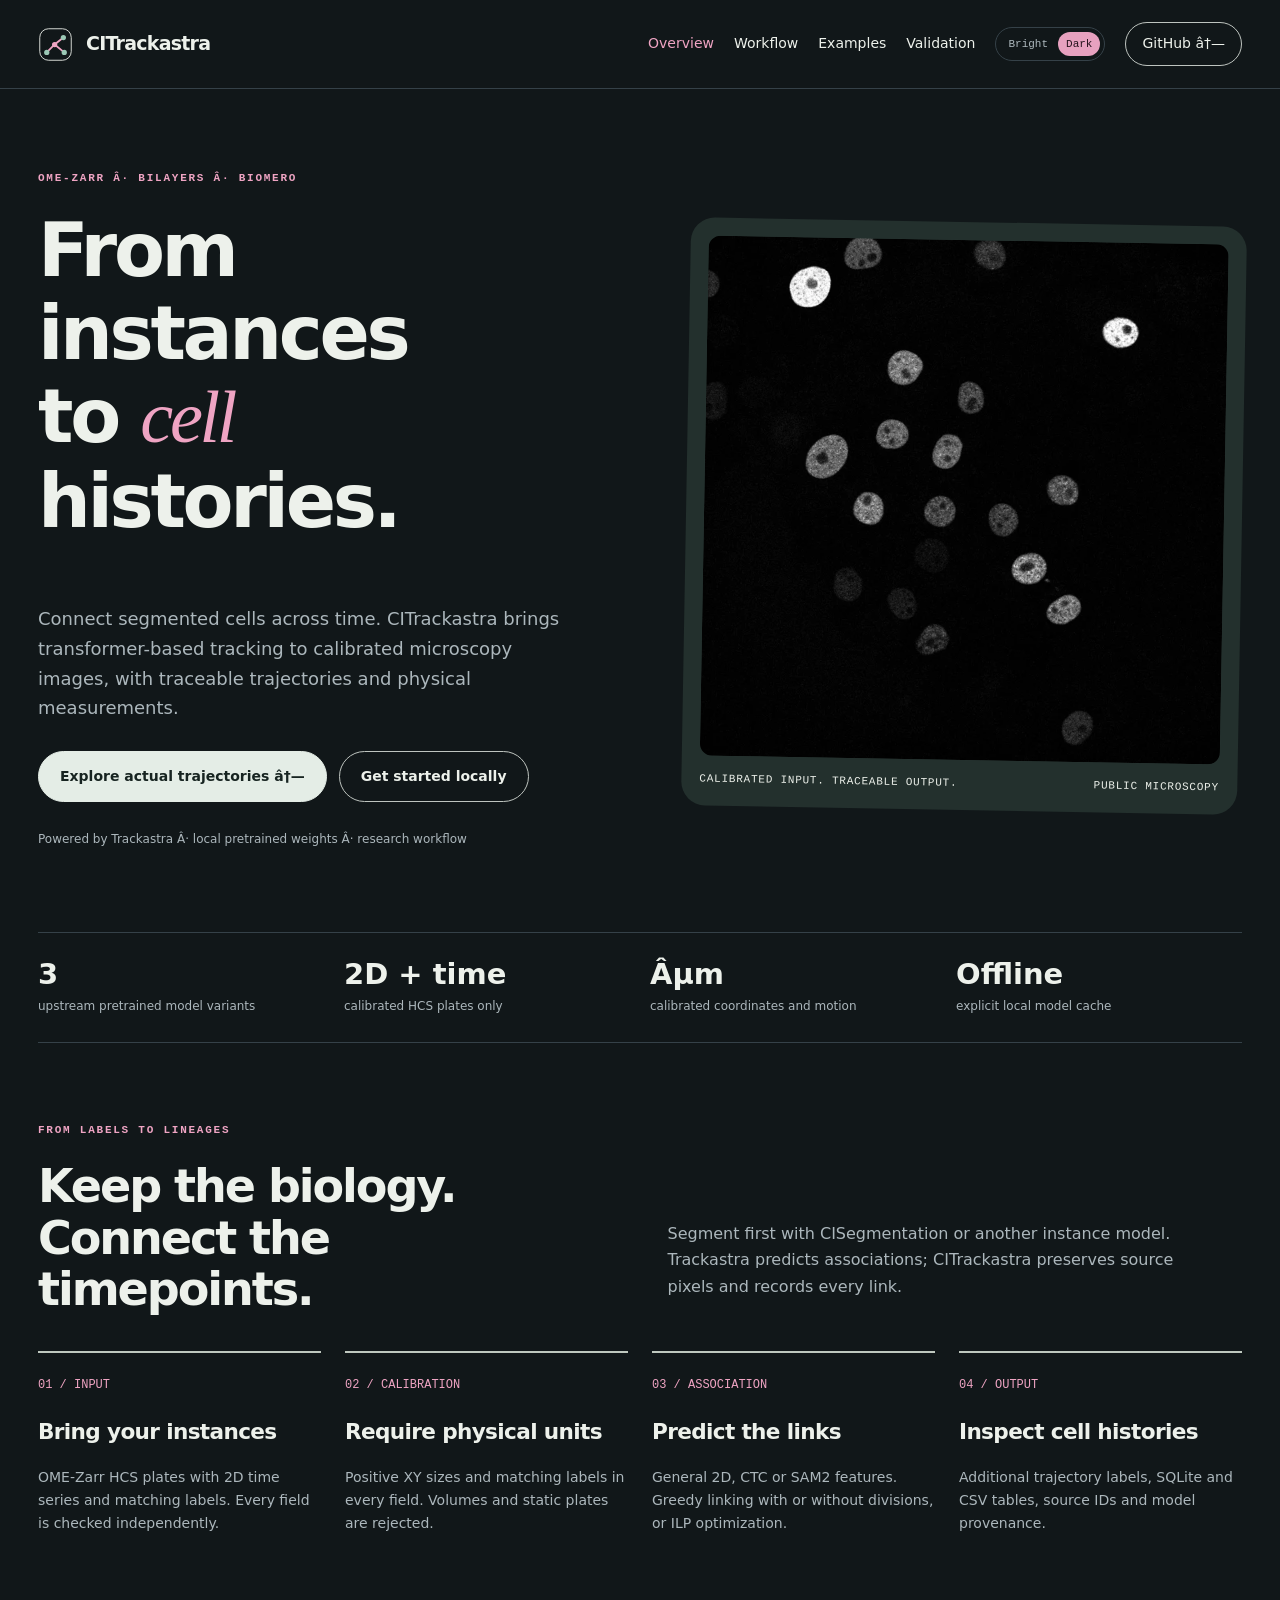
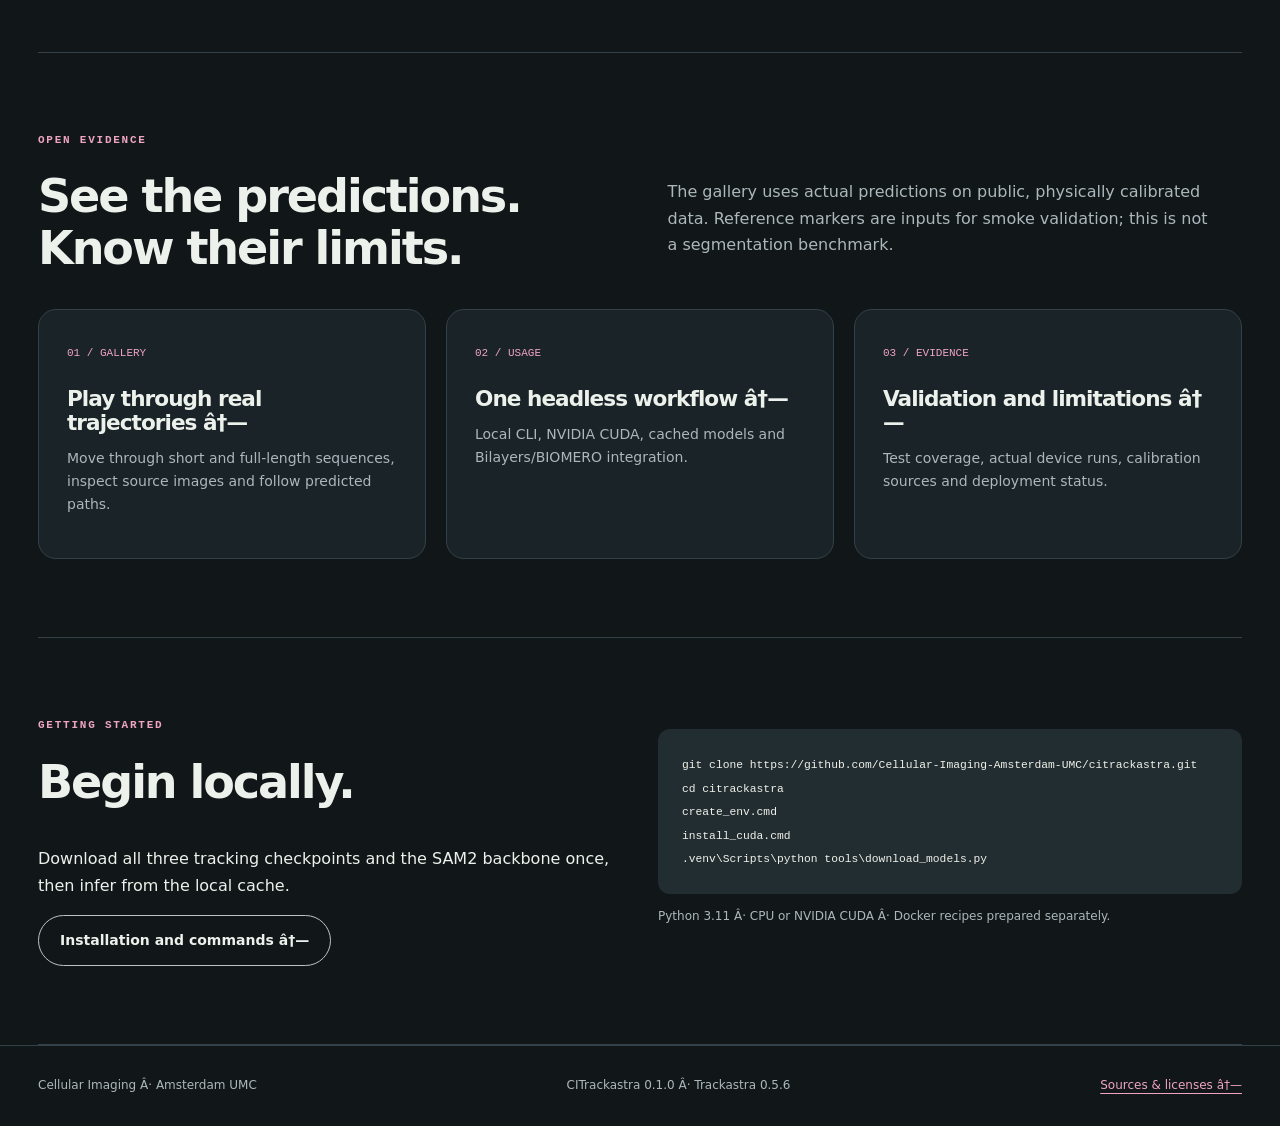
==== docs/index.html @ 77b4cdcf "Add CITrackastra plate tracking workflow, movies, skills and documentation" ====
<!doctype html><html lang="en" data-theme="dark"><head><meta charset="utf-8"><meta name="viewport" content="width=device-width,initial-scale=1"><meta name="description" content="Calibrated OME-Zarr cell tracking with Trackastra, Bilayers and BIOMERO."><title>From instances to cell histories Â· CITrackastra</title><script src="assets/theme.js"></script><link rel="stylesheet" href="assets/style.css"><link rel="stylesheet" href="assets/themes.css"><link rel="stylesheet" href="assets/tracking.css"><script src="assets/site.js" defer></script></head><body><a class="skip" href="#main">Skip to content</a><header class="topbar"><div class="shell nav"><a class="brand" href="index.html"><svg viewBox="0 0 40 40" fill="none" aria-hidden="true"><rect x="2" y="2" width="36" height="36" rx="10" stroke="currentColor"/><path d="M10 29L19 20L29 12M19 20L30 29" stroke="#efa4c3" stroke-width="2"/><circle cx="10" cy="29" r="3" fill="#9bc8b5"/><circle cx="19" cy="20" r="3" fill="#efa4c3"/><circle cx="29" cy="12" r="3" fill="#9bc8b5"/><circle cx="30" cy="29" r="3" fill="#9bc8b5"/></svg>CITrackastra</a><nav class="navlinks" aria-label="Main navigation"><a href="index.html" aria-current="page">Overview</a><a href="workflow.html">Workflow</a><a href="examples.html">Examples</a><a href="validation.html">Validation</a><button type="button" class="theme-toggle" data-theme-toggle aria-label="Theme: Dark. Switch to Bright" aria-pressed="true"><span class="theme-bright">Bright</span><span class="theme-dark">Dark</span></button><a class="repo" href="https://github.com/Cellular-Imaging-Amsterdam-UMC/citrackastra">GitHub â†—</a></nav></div></header><main class="shell" id="main">
<section class="hero"><div><div class="eyebrow">OME-Zarr Â· Bilayers Â· BIOMERO</div><h1>From instances<br>to <em>cell</em><br>histories.</h1><p>Connect segmented cells across time. CITrackastra brings transformer-based tracking to calibrated microscopy images, with traceable trajectories and physical measurements.</p><div class="actions"><a class="button primary" href="examples.html">Explore actual trajectories â†—</a><a class="button" href="workflow.html#getting-started">Get started locally</a></div><p class="fine">Powered by Trackastra Â· local pretrained weights Â· research workflow</p></div><div class="hero-visual"><img src="gallery/Fluo-N2DH-GOWT1-01-92frames-91.webp" alt="Fluorescent mouse stem-cell nuclei from the calibrated GOWT1 public dataset"><div class="visual-caption"><span>CALIBRATED INPUT. TRACEABLE OUTPUT.</span><span>PUBLIC MICROSCOPY</span></div></div></section>
<div class="stats"><div><strong>3</strong><span>upstream pretrained model variants</span></div><div><strong>2D + time</strong><span>calibrated HCS plates only</span></div><div><strong>Âµm</strong><span>calibrated coordinates and motion</span></div><div><strong>Offline</strong><span>explicit local model cache</span></div></div>
<section class="section"><div class="section-head"><div><div class="eyebrow">From labels to lineages</div><h2>Keep the biology.<br>Connect the timepoints.</h2></div><p>Segment first with CISegmentation or another instance model. Trackastra predicts associations; CITrackastra preserves source pixels and records every link.</p></div><div class="steps"><div class="step"><span class="number">01 / INPUT</span><h3>Bring your instances</h3><p>OME-Zarr HCS plates with 2D time series and matching labels. Every field is checked independently.</p></div><div class="step"><span class="number">02 / CALIBRATION</span><h3>Require physical units</h3><p>Positive XY sizes and matching labels in every field. Volumes and static plates are rejected.</p></div><div class="step"><span class="number">03 / ASSOCIATION</span><h3>Predict the links</h3><p>General 2D, CTC or SAM2 features. Greedy linking with or without divisions, or ILP optimization.</p></div><div class="step"><span class="number">04 / OUTPUT</span><h3>Inspect cell histories</h3><p>Additional trajectory labels, SQLite and CSV tables, source IDs and model provenance.</p></div></div></section>
<section class="section"><div class="section-head"><div><div class="eyebrow">Open evidence</div><h2>See the predictions.<br>Know their limits.</h2></div><p>The gallery uses actual predictions on public, physically calibrated data. Reference markers are inputs for smoke validation; this is not a segmentation benchmark.</p></div><div class="feature-links"><a class="feature-card" href="examples.html"><small>01 / Gallery</small><h3>Play through real trajectories â†—</h3><p>Move through short and full-length sequences, inspect source images and follow predicted paths.</p></a><a class="feature-card" href="workflow.html"><small>02 / Usage</small><h3>One headless workflow â†—</h3><p>Local CLI, NVIDIA CUDA, cached models and Bilayers/BIOMERO integration.</p></a><a class="feature-card" href="validation.html"><small>03 / Evidence</small><h3>Validation and limitations â†—</h3><p>Test coverage, actual device runs, calibration sources and deployment status.</p></a></div></section>
<section class="section split"><div><div class="eyebrow">Getting started</div><h2>Begin locally.</h2><p>Download all three tracking checkpoints and the SAM2 backbone once, then infer from the local cache.</p><a class="button" href="workflow.html#getting-started">Installation and commands â†—</a></div><div><pre><code>git clone https://github.com/Cellular-Imaging-Amsterdam-UMC/citrackastra.git
cd citrackastra
create_env.cmd
install_cuda.cmd
.venv\Scripts\python tools\download_models.py</code></pre><p class="fine">Python 3.11 Â· CPU or NVIDIA CUDA Â· Docker recipes prepared separately.</p></div></section></main><footer class="footer"><div class="shell footer-row"><span>Cellular Imaging Â· Amsterdam UMC</span><span>CITrackastra 0.1.0 Â· Trackastra 0.5.6</span><a href="https://github.com/Cellular-Imaging-Amsterdam-UMC/citrackastra/blob/main/NOTICE.md">Sources &amp; licenses â†—</a></div></footer></body></html>
---- docs/assets/style.css ----
:root{--ink:#20292e;--muted:#627078;--paper:#f8f7f3;--white:#fff;--accent:#a83469;--line:#dddeda;--mint:#dbece3;--warm:#f0e1da;--radius:18px;--mono:ui-monospace,SFMono-Regular,Consolas,monospace}*{box-sizing:border-box}html{scroll-behavior:smooth}body{margin:0;background:var(--paper);color:var(--ink);font:16px/1.65 system-ui,-apple-system,Segoe UI,sans-serif}a{color:var(--accent);text-underline-offset:4px}a:hover{text-decoration-thickness:2px}button,input,select{font:inherit}button,a,input,select{touch-action:manipulation}button:focus-visible,a:focus-visible,input:focus-visible,select:focus-visible{outline:3px solid #9bc8b5;outline-offset:4px}img{max-width:100%;display:block}h1,h2,h3,p{margin-top:0}h1,h2,h3{line-height:1.12;letter-spacing:-.045em}h1{font-size:clamp(2.7rem,5.8vw,6rem);font-weight:650}h2{font-size:clamp(2rem,3.6vw,3.6rem);font-weight:600}h3{font-size:1.35rem}code,pre,.eyebrow,.tag{font-family:var(--mono)}code{font-size:.87em;background:#ecece7;padding:2px 5px;border-radius:4px}pre{background:#222d32;color:#f1f1e9;padding:24px;border-radius:12px;overflow:auto;font-size:13px;line-height:1.8}pre code{background:none;padding:0;color:inherit}.shell{max-width:1320px;margin:auto;padding:0 38px}.topbar{position:relative;border-bottom:1px solid var(--line);background:var(--paper)}.nav{height:88px;display:flex;justify-content:space-between;align-items:center;gap:24px}.brand{display:flex;align-items:center;gap:13px;font-weight:700;font-size:19px;color:var(--ink);text-decoration:none;letter-spacing:-.04em}.brand svg{width:35px;height:35px}.navlinks{display:flex;gap:26px;align-items:center;font-size:14px}.navlinks a{color:var(--ink);text-decoration:none}.navlinks a[aria-current=page]{color:var(--accent)}.repo{border:1px solid #bec4bf;border-radius:30px;padding:9px 16px}.eyebrow{text-transform:uppercase;letter-spacing:.16em;font-size:11px;font-weight:600;color:var(--accent);margin-bottom:22px}.hero{display:grid;grid-template-columns:1.05fr 1fr;gap:65px;padding:80px 0 70px;align-items:center}.hero p{font-size:18px;max-width:540px;color:var(--muted)}.hero h1 em{font-family:Georgia,serif;font-weight:400;color:var(--accent)}.actions{display:flex;flex-wrap:wrap;gap:12px;margin:28px 0}.button{display:inline-flex;align-items:center;justify-content:center;gap:10px;padding:13px 21px;border:1px solid #bec4bf;border-radius:30px;color:var(--ink);background:none;text-decoration:none;font-size:14px;font-weight:600;cursor:pointer}.button.primary{background:var(--ink);color:white;border-color:var(--ink)}.button:hover{transform:translateY(-1px)}.fine{font-size:12px!important;color:var(--muted)}.hero-visual{position:relative;background:#e9e7df;border-radius:24px;padding:18px;transform:rotate(1deg)}.image-mosaic{display:grid;grid-template-columns:1fr 1fr;gap:10px}.image-mosaic img{width:100%;height:205px;object-fit:cover;border-radius:9px}.image-mosaic img:first-child{grid-row:span 2;height:420px}.visual-caption{display:flex;align-items:center;justify-content:space-between;font-size:11px;letter-spacing:.07em;padding-top:14px;font-family:var(--mono)}.legend-dot{display:inline-block;width:9px;height:9px;background:#ff32a0;border-radius:50%;margin-right:6px}.stats{display:grid;grid-template-columns:repeat(4,1fr);border-top:1px solid var(--line);border-bottom:1px solid var(--line);padding:24px 0;gap:20px}.stats strong{font-size:29px;display:block;font-weight:600;line-height:1.2}.stats span{font-size:12px;color:var(--muted)}.section{padding:78px 0;border-bottom:1px solid var(--line)}.section-head{display:grid;grid-template-columns:1fr 1fr;gap:55px;align-items:end;margin-bottom:35px}.section-head h2{margin-bottom:0}.section-head p{color:var(--muted);max-width:550px}.steps{display:grid;grid-template-columns:repeat(4,1fr);gap:24px}.step{padding:25px 0;border-top:2px solid #bfc8bf}.step .number{font:12px var(--mono);color:var(--accent);display:block;margin-bottom:28px}.step h3{letter-spacing:-.03em}.step p{font-size:14px;color:var(--muted)}.callout{background:var(--mint);padding:30px;border-radius:var(--radius);font-size:15px}.callout.warning{background:var(--warm)}.callout h3{margin-bottom:10px}.split{display:grid;grid-template-columns:1fr 1fr;gap:36px}.feature-links{display:grid;grid-template-columns:repeat(3,1fr);gap:20px}.feature-card{background:white;border:1px solid var(--line);border-radius:var(--radius);padding:28px;text-decoration:none;color:var(--ink)}.feature-card small{font:11px var(--mono);color:var(--accent);text-transform:uppercase}.feature-card h3{margin:22px 0 12px}.feature-card p{font-size:14px;color:var(--muted)}.page-head{padding:65px 0 30px}.page-head h1{font-size:clamp(2.5rem,5vw,4.7rem);max-width:900px}.page-head p{max-width:820px;font-size:18px;color:var(--muted)}.toolbar{display:flex;gap:12px;flex-wrap:wrap;align-items:center;padding:22px 0;border-top:1px solid var(--line);border-bottom:1px solid var(--line);margin-bottom:32px}.toolbar input{min-width:240px;flex:1;background:white;border:1px solid #cbd0ca;border-radius:8px;padding:12px 15px}.toolbar select{padding:12px;background:white;border:1px solid #cbd0ca;border-radius:8px;color:var(--ink)}.result-count{font-size:12px;font-family:var(--mono);color:var(--muted);min-width:95px}.gallery{display:grid;grid-template-columns:repeat(2,minmax(0,1fr));gap:30px;align-items:start;padding-bottom:65px}.sample{background:white;border:1px solid var(--line);border-radius:var(--radius);overflow:hidden;scroll-margin-top:25px}.sample-top{padding:24px 24px 16px}.sample h2{font-size:23px;letter-spacing:-.03em;overflow-wrap:anywhere;margin-bottom:8px}.sample-kind{color:var(--muted);font-size:13px}.tags{display:flex;flex-wrap:wrap;gap:6px;margin-top:13px}.tag{font-size:10px;letter-spacing:.02em;background:#f1f2ed;padding:3px 7px;border-radius:5px}.tag.success{background:#e5f0e8;color:#28543e}.tag.failed{background:#f5e3e7;color:#8a3651}.comparison{display:grid;grid-template-columns:1fr 1fr;background:#ebece7;gap:2px}.comparison figure{margin:0;position:relative;min-width:0}.comparison img{width:100%;height:245px;object-fit:contain;background:#eeefeb}.comparison figcaption{padding:7px 12px;font:10px var(--mono);color:var(--muted)}.sample-body{padding:20px 24px 24px}.sample-body select{width:100%;border:1px solid #cbd0ca;border-radius:6px;padding:10px;color:var(--ink);background:white;font-size:13px}.prompt{font-size:13px;color:var(--muted);margin:14px 0 10px;min-height:42px}.status{font-size:12px;padding:10px 12px;border-radius:6px;background:#edf2ed;line-height:1.5;overflow-wrap:anywhere}.status.failed{background:#f7ecee;color:#873449}.status.pending{background:#f0efe8}.downloads{display:flex;gap:14px;flex-wrap:wrap;margin:13px 0;font-size:12px}.metadata{font-size:12px;color:var(--muted)}.metadata summary{cursor:pointer;color:var(--ink);padding:8px 0}.metadata p{margin:8px 0;overflow-wrap:anywhere}.metadata li{margin-bottom:8px}.metadata code{font-size:11px}.empty-image{height:245px;display:grid;place-items:center;text-align:center;padding:25px;color:var(--muted);font-size:12px}.sample[hidden]{display:none}.prose{max-width:890px;padding:25px 0 70px}.prose h2{font-size:31px;margin-top:55px}.prose h3{margin-top:35px}.prose table{border-collapse:collapse;width:100%;font-size:13px;display:block;overflow-x:auto}.prose td,.prose th{padding:12px;border-bottom:1px solid var(--line);text-align:left;vertical-align:top}.prose th{background:#edeee8}.prose img{border-radius:12px}.prose ul,.prose ol{padding-left:22px}.prose li{margin-bottom:8px}.footer{border-top:1px solid var(--line);padding:30px 0;color:var(--muted);font-size:12px}.footer-row{display:flex;justify-content:space-between;gap:20px;flex-wrap:wrap}.skip{position:absolute;left:-1000px}.skip:focus{left:15px;top:10px;background:white;padding:12px;z-index:5}@media(max-width:900px){.shell{padding:0 24px}.hero{gap:30px;padding-top:45px}.hero h1{font-size:49px}.image-mosaic img{height:155px}.image-mosaic img:first-child{height:320px}.steps{grid-template-columns:repeat(2,1fr)}.comparison img,.empty-image{height:190px}.navlinks{gap:15px}}@media(max-width:650px){.nav{height:auto;padding:22px 0;align-items:flex-start;flex-direction:column;gap:17px}.navlinks{flex-wrap:wrap;font-size:12px;gap:18px}.repo{padding:4px 11px}.hero{grid-template-columns:1fr;padding-top:35px;gap:30px}.hero h1{font-size:52px}.hero-visual{max-width:500px}.section{padding:48px 0}.section-head,.split{grid-template-columns:1fr;gap:15px}.stats{grid-template-columns:repeat(2,1fr);gap:25px}.feature-links,.gallery{grid-template-columns:1fr}.page-head{padding-top:40px}.page-head h1{font-size:44px}.toolbar select{flex:1;font-size:13px}.toolbar input{flex-basis:100%;min-width:0}.comparison img,.empty-image{height:210px}.steps{gap:18px}.prose pre{margin-left:-10px;margin-right:-10px;padding:17px;font-size:11px}}
---- docs/assets/themes.css ----
html{color-scheme:light}html[data-theme=dark]{color-scheme:dark;--ink:#edf1eb;--muted:#acb7bc;--paper:#111719;--white:#1a2327;--accent:#efa4c3;--line:#354148;--mint:#20372e;--warm:#392b30}
.theme-toggle{display:inline-flex;align-items:center;gap:2px;padding:4px;background:transparent;color:var(--muted);border:1px solid var(--line);border-radius:30px;cursor:pointer;flex-shrink:0}.theme-toggle span{padding:4px 8px;border-radius:20px;font:11px/1.5 var(--mono)}html[data-theme=dark] .theme-dark{background:#e7a1bf;color:#25121c}html[data-theme=bright] .theme-bright{background:#243136;color:#fff}
html[data-theme=dark] .sample,html[data-theme=dark] .feature-card,html[data-theme=dark] .toolbar input,html[data-theme=dark] .toolbar select,html[data-theme=dark] .sample-body select{background:var(--white);color:var(--ink);border-color:var(--line)}html[data-theme=dark] .toolbar input::placeholder{color:var(--muted)}html[data-theme=dark] .hero-visual{background:#23302d}html[data-theme=dark] .comparison{background:#33413e}html[data-theme=dark] .comparison img,html[data-theme=dark] .empty-image{background:#0d1316}html[data-theme=dark] code{background:#2a363b}html[data-theme=dark] pre code{background:none}html[data-theme=dark] .prose th{background:#243037}html[data-theme=dark] .tag{background:#2c383e;color:#c2ced2}html[data-theme=dark] .tag.success,html[data-theme=dark] .status{background:#243e31;color:#c6e2d0}html[data-theme=dark] .tag.failed,html[data-theme=dark] .status.failed{background:#4a2934;color:#ffd1e0}html[data-theme=dark] .status.pending{background:#34362b;color:#dedfc9}html[data-theme=dark] .button.primary{background:#e4ede6;color:#172421;border-color:#e4ede6}html[data-theme=dark] .skip:focus{background:#202b30}
@media(min-width:901px){.navlinks{gap:20px}}

.navlinks{flex-wrap:wrap}
---- docs/assets/tracking.css ----
.page-head{padding:75px 0 45px;max-width:950px}.page-head h1{font-size:clamp(2.8rem,5.4vw,5.3rem)}.page-head h1 em{font-family:Georgia,serif;color:var(--accent);font-weight:400}.page-head p{font-size:20px;color:var(--muted);max-width:750px}.prose{max-width:1080px;margin:0 auto 70px}.prose h2{margin-top:50px;font-size:2.25rem}.prose table{border-collapse:collapse;width:100%;font-size:14px}.prose th,.prose td{border-bottom:1px solid var(--line);padding:13px;text-align:left;vertical-align:top}.prose td:first-child{font-weight:600}.table-scroll{overflow:auto}.hero-visual img{border-radius:12px;width:100%;aspect-ratio:1;object-fit:cover}.tracking-gallery{display:grid;grid-template-columns:1fr 1fr;gap:30px;margin-bottom:60px}.tracking-gallery h2{font-size:1.8rem}.track-viewer{position:relative;background:#080b0d;line-height:0;border-radius:12px;overflow:hidden}.track-viewer img{width:100%;height:100%;display:block}.track-viewer svg{position:absolute;inset:0;width:100%;height:100%;pointer-events:none}.play-controls{display:flex;gap:18px;align-items:center;margin:18px 0}.play-controls label{display:flex;align-items:center;gap:10px;flex:1;font:13px var(--mono)}.play-controls input{width:100%;min-width:40px;accent-color:var(--accent)}.play-controls output{min-width:16px}.schematic{padding:100px 30px;font:20px/3 var(--mono);color:var(--ink)}@media(max-width:900px){.tracking-gallery{grid-template-columns:1fr}.nav{height:auto;padding-top:20px;padding-bottom:20px}.navlinks{gap:12px}.prose h2{font-size:1.8rem}}@media(prefers-reduced-motion:reduce){html{scroll-behavior:auto}.button:hover{transform:none}}
video{display:block;width:100%;height:auto;border-radius:12px;background:#080b0d}
.topbar .nav{padding-left:38px;padding-right:38px}@media(max-width:900px){.topbar .nav{padding-left:24px;padding-right:24px}}
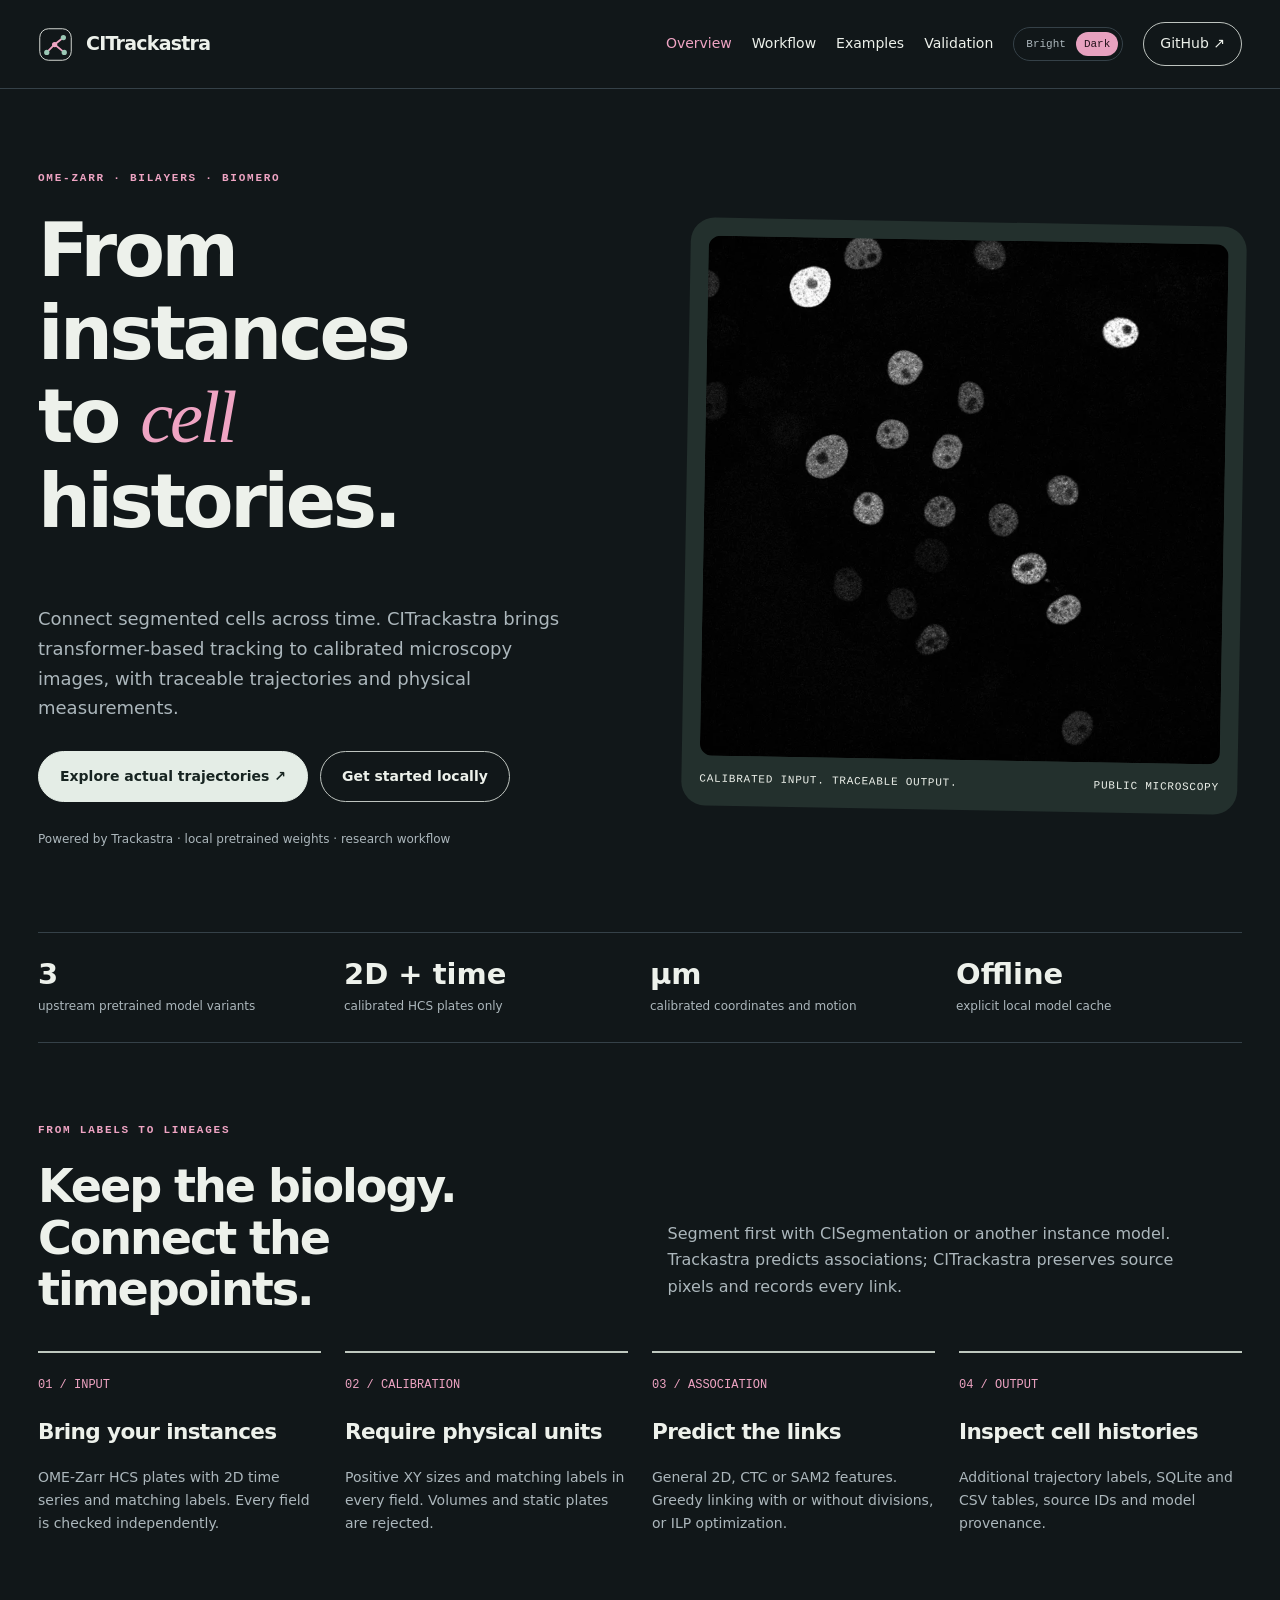
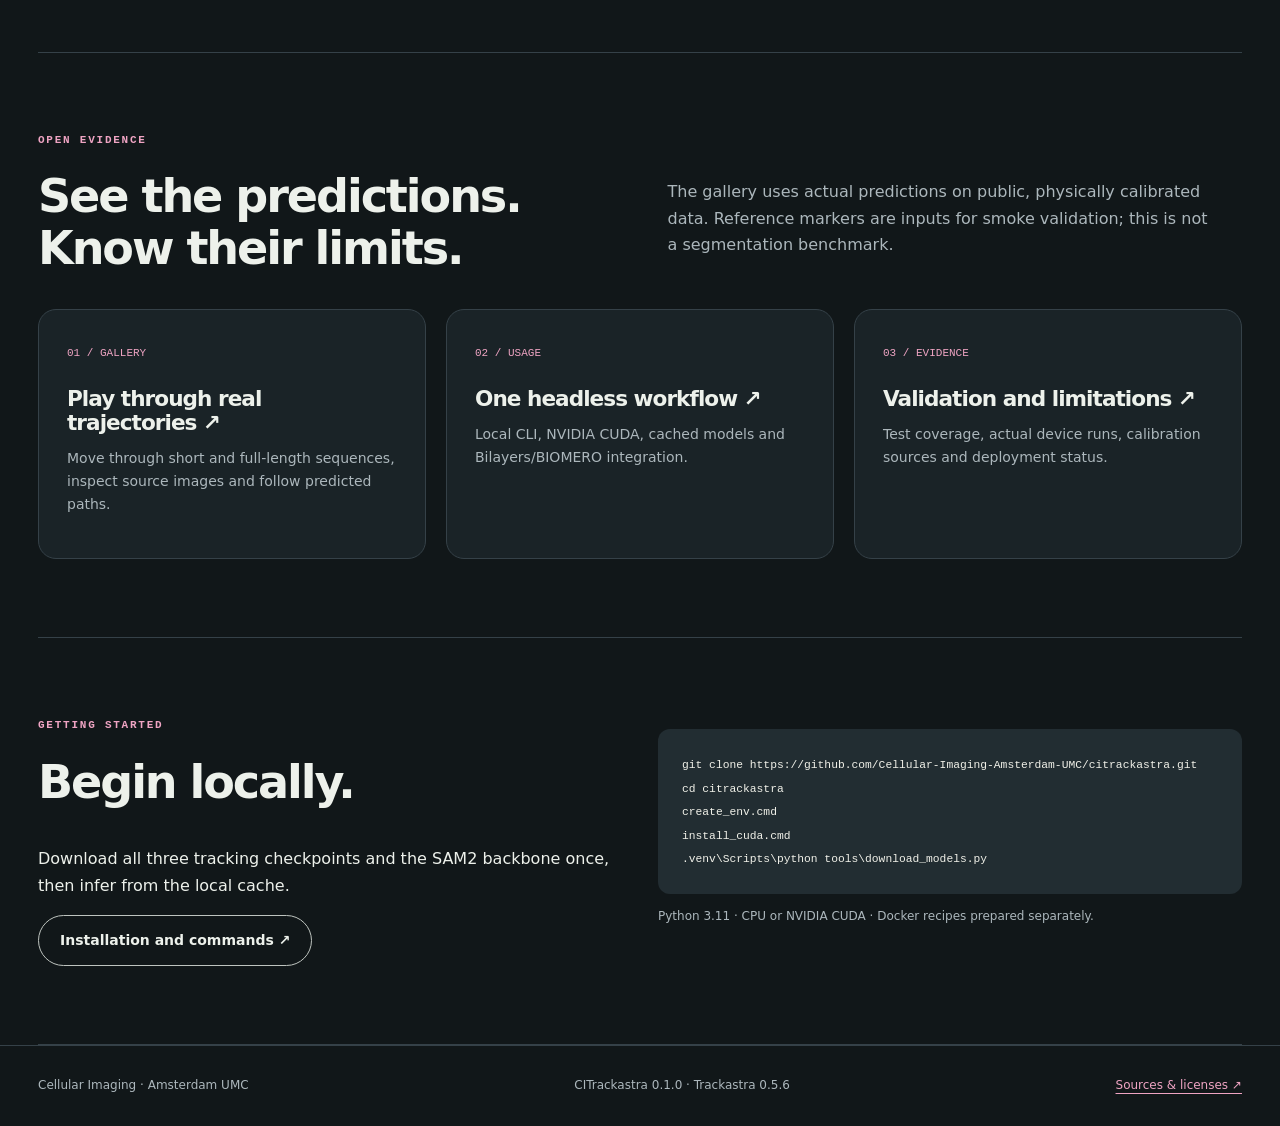
==== commit 935c0363: "Fix UTF-8 text encoding and validate published page text" ====
--- a/docs/index.html
+++ b/docs/index.html
@@ -1,10 +1,10 @@
-<!doctype html><html lang="en" data-theme="dark"><head><meta charset="utf-8"><meta name="viewport" content="width=device-width,initial-scale=1"><meta name="description" content="Calibrated OME-Zarr cell tracking with Trackastra, Bilayers and BIOMERO."><title>From instances to cell histories Â· CITrackastra</title><script src="assets/theme.js"></script><link rel="stylesheet" href="assets/style.css"><link rel="stylesheet" href="assets/themes.css"><link rel="stylesheet" href="assets/tracking.css"><script src="assets/site.js" defer></script></head><body><a class="skip" href="#main">Skip to content</a><header class="topbar"><div class="shell nav"><a class="brand" href="index.html"><svg viewBox="0 0 40 40" fill="none" aria-hidden="true"><rect x="2" y="2" width="36" height="36" rx="10" stroke="currentColor"/><path d="M10 29L19 20L29 12M19 20L30 29" stroke="#efa4c3" stroke-width="2"/><circle cx="10" cy="29" r="3" fill="#9bc8b5"/><circle cx="19" cy="20" r="3" fill="#efa4c3"/><circle cx="29" cy="12" r="3" fill="#9bc8b5"/><circle cx="30" cy="29" r="3" fill="#9bc8b5"/></svg>CITrackastra</a><nav class="navlinks" aria-label="Main navigation"><a href="index.html" aria-current="page">Overview</a><a href="workflow.html">Workflow</a><a href="examples.html">Examples</a><a href="validation.html">Validation</a><button type="button" class="theme-toggle" data-theme-toggle aria-label="Theme: Dark. Switch to Bright" aria-pressed="true"><span class="theme-bright">Bright</span><span class="theme-dark">Dark</span></button><a class="repo" href="https://github.com/Cellular-Imaging-Amsterdam-UMC/citrackastra">GitHub â†—</a></nav></div></header><main class="shell" id="main">
-<section class="hero"><div><div class="eyebrow">OME-Zarr Â· Bilayers Â· BIOMERO</div><h1>From instances<br>to <em>cell</em><br>histories.</h1><p>Connect segmented cells across time. CITrackastra brings transformer-based tracking to calibrated microscopy images, with traceable trajectories and physical measurements.</p><div class="actions"><a class="button primary" href="examples.html">Explore actual trajectories â†—</a><a class="button" href="workflow.html#getting-started">Get started locally</a></div><p class="fine">Powered by Trackastra Â· local pretrained weights Â· research workflow</p></div><div class="hero-visual"><img src="gallery/Fluo-N2DH-GOWT1-01-92frames-91.webp" alt="Fluorescent mouse stem-cell nuclei from the calibrated GOWT1 public dataset"><div class="visual-caption"><span>CALIBRATED INPUT. TRACEABLE OUTPUT.</span><span>PUBLIC MICROSCOPY</span></div></div></section>
-<div class="stats"><div><strong>3</strong><span>upstream pretrained model variants</span></div><div><strong>2D + time</strong><span>calibrated HCS plates only</span></div><div><strong>Âµm</strong><span>calibrated coordinates and motion</span></div><div><strong>Offline</strong><span>explicit local model cache</span></div></div>
+<!doctype html><html lang="en" data-theme="dark"><head><meta charset="utf-8"><meta name="viewport" content="width=device-width,initial-scale=1"><meta name="description" content="Calibrated OME-Zarr cell tracking with Trackastra, Bilayers and BIOMERO."><title>From instances to cell histories · CITrackastra</title><script src="assets/theme.js"></script><link rel="stylesheet" href="assets/style.css"><link rel="stylesheet" href="assets/themes.css"><link rel="stylesheet" href="assets/tracking.css"><script src="assets/site.js" defer></script></head><body><a class="skip" href="#main">Skip to content</a><header class="topbar"><div class="shell nav"><a class="brand" href="index.html"><svg viewBox="0 0 40 40" fill="none" aria-hidden="true"><rect x="2" y="2" width="36" height="36" rx="10" stroke="currentColor"/><path d="M10 29L19 20L29 12M19 20L30 29" stroke="#efa4c3" stroke-width="2"/><circle cx="10" cy="29" r="3" fill="#9bc8b5"/><circle cx="19" cy="20" r="3" fill="#efa4c3"/><circle cx="29" cy="12" r="3" fill="#9bc8b5"/><circle cx="30" cy="29" r="3" fill="#9bc8b5"/></svg>CITrackastra</a><nav class="navlinks" aria-label="Main navigation"><a href="index.html" aria-current="page">Overview</a><a href="workflow.html">Workflow</a><a href="examples.html">Examples</a><a href="validation.html">Validation</a><button type="button" class="theme-toggle" data-theme-toggle aria-label="Theme: Dark. Switch to Bright" aria-pressed="true"><span class="theme-bright">Bright</span><span class="theme-dark">Dark</span></button><a class="repo" href="https://github.com/Cellular-Imaging-Amsterdam-UMC/citrackastra">GitHub ↗</a></nav></div></header><main class="shell" id="main">
+<section class="hero"><div><div class="eyebrow">OME-Zarr · Bilayers · BIOMERO</div><h1>From instances<br>to <em>cell</em><br>histories.</h1><p>Connect segmented cells across time. CITrackastra brings transformer-based tracking to calibrated microscopy images, with traceable trajectories and physical measurements.</p><div class="actions"><a class="button primary" href="examples.html">Explore actual trajectories ↗</a><a class="button" href="workflow.html#getting-started">Get started locally</a></div><p class="fine">Powered by Trackastra · local pretrained weights · research workflow</p></div><div class="hero-visual"><img src="gallery/Fluo-N2DH-GOWT1-01-92frames-91.webp" alt="Fluorescent mouse stem-cell nuclei from the calibrated GOWT1 public dataset"><div class="visual-caption"><span>CALIBRATED INPUT. TRACEABLE OUTPUT.</span><span>PUBLIC MICROSCOPY</span></div></div></section>
+<div class="stats"><div><strong>3</strong><span>upstream pretrained model variants</span></div><div><strong>2D + time</strong><span>calibrated HCS plates only</span></div><div><strong>µm</strong><span>calibrated coordinates and motion</span></div><div><strong>Offline</strong><span>explicit local model cache</span></div></div>
 <section class="section"><div class="section-head"><div><div class="eyebrow">From labels to lineages</div><h2>Keep the biology.<br>Connect the timepoints.</h2></div><p>Segment first with CISegmentation or another instance model. Trackastra predicts associations; CITrackastra preserves source pixels and records every link.</p></div><div class="steps"><div class="step"><span class="number">01 / INPUT</span><h3>Bring your instances</h3><p>OME-Zarr HCS plates with 2D time series and matching labels. Every field is checked independently.</p></div><div class="step"><span class="number">02 / CALIBRATION</span><h3>Require physical units</h3><p>Positive XY sizes and matching labels in every field. Volumes and static plates are rejected.</p></div><div class="step"><span class="number">03 / ASSOCIATION</span><h3>Predict the links</h3><p>General 2D, CTC or SAM2 features. Greedy linking with or without divisions, or ILP optimization.</p></div><div class="step"><span class="number">04 / OUTPUT</span><h3>Inspect cell histories</h3><p>Additional trajectory labels, SQLite and CSV tables, source IDs and model provenance.</p></div></div></section>
-<section class="section"><div class="section-head"><div><div class="eyebrow">Open evidence</div><h2>See the predictions.<br>Know their limits.</h2></div><p>The gallery uses actual predictions on public, physically calibrated data. Reference markers are inputs for smoke validation; this is not a segmentation benchmark.</p></div><div class="feature-links"><a class="feature-card" href="examples.html"><small>01 / Gallery</small><h3>Play through real trajectories â†—</h3><p>Move through short and full-length sequences, inspect source images and follow predicted paths.</p></a><a class="feature-card" href="workflow.html"><small>02 / Usage</small><h3>One headless workflow â†—</h3><p>Local CLI, NVIDIA CUDA, cached models and Bilayers/BIOMERO integration.</p></a><a class="feature-card" href="validation.html"><small>03 / Evidence</small><h3>Validation and limitations â†—</h3><p>Test coverage, actual device runs, calibration sources and deployment status.</p></a></div></section>
-<section class="section split"><div><div class="eyebrow">Getting started</div><h2>Begin locally.</h2><p>Download all three tracking checkpoints and the SAM2 backbone once, then infer from the local cache.</p><a class="button" href="workflow.html#getting-started">Installation and commands â†—</a></div><div><pre><code>git clone https://github.com/Cellular-Imaging-Amsterdam-UMC/citrackastra.git
+<section class="section"><div class="section-head"><div><div class="eyebrow">Open evidence</div><h2>See the predictions.<br>Know their limits.</h2></div><p>The gallery uses actual predictions on public, physically calibrated data. Reference markers are inputs for smoke validation; this is not a segmentation benchmark.</p></div><div class="feature-links"><a class="feature-card" href="examples.html"><small>01 / Gallery</small><h3>Play through real trajectories ↗</h3><p>Move through short and full-length sequences, inspect source images and follow predicted paths.</p></a><a class="feature-card" href="workflow.html"><small>02 / Usage</small><h3>One headless workflow ↗</h3><p>Local CLI, NVIDIA CUDA, cached models and Bilayers/BIOMERO integration.</p></a><a class="feature-card" href="validation.html"><small>03 / Evidence</small><h3>Validation and limitations ↗</h3><p>Test coverage, actual device runs, calibration sources and deployment status.</p></a></div></section>
+<section class="section split"><div><div class="eyebrow">Getting started</div><h2>Begin locally.</h2><p>Download all three tracking checkpoints and the SAM2 backbone once, then infer from the local cache.</p><a class="button" href="workflow.html#getting-started">Installation and commands ↗</a></div><div><pre><code>git clone https://github.com/Cellular-Imaging-Amsterdam-UMC/citrackastra.git
 cd citrackastra
 create_env.cmd
 install_cuda.cmd
-.venv\Scripts\python tools\download_models.py</code></pre><p class="fine">Python 3.11 Â· CPU or NVIDIA CUDA Â· Docker recipes prepared separately.</p></div></section></main><footer class="footer"><div class="shell footer-row"><span>Cellular Imaging Â· Amsterdam UMC</span><span>CITrackastra 0.1.0 Â· Trackastra 0.5.6</span><a href="https://github.com/Cellular-Imaging-Amsterdam-UMC/citrackastra/blob/main/NOTICE.md">Sources &amp; licenses â†—</a></div></footer></body></html>+.venv\Scripts\python tools\download_models.py</code></pre><p class="fine">Python 3.11 · CPU or NVIDIA CUDA · Docker recipes prepared separately.</p></div></section></main><footer class="footer"><div class="shell footer-row"><span>Cellular Imaging · Amsterdam UMC</span><span>CITrackastra 0.1.0 · Trackastra 0.5.6</span><a href="https://github.com/Cellular-Imaging-Amsterdam-UMC/citrackastra/blob/main/NOTICE.md">Sources &amp; licenses ↗</a></div></footer></body></html>
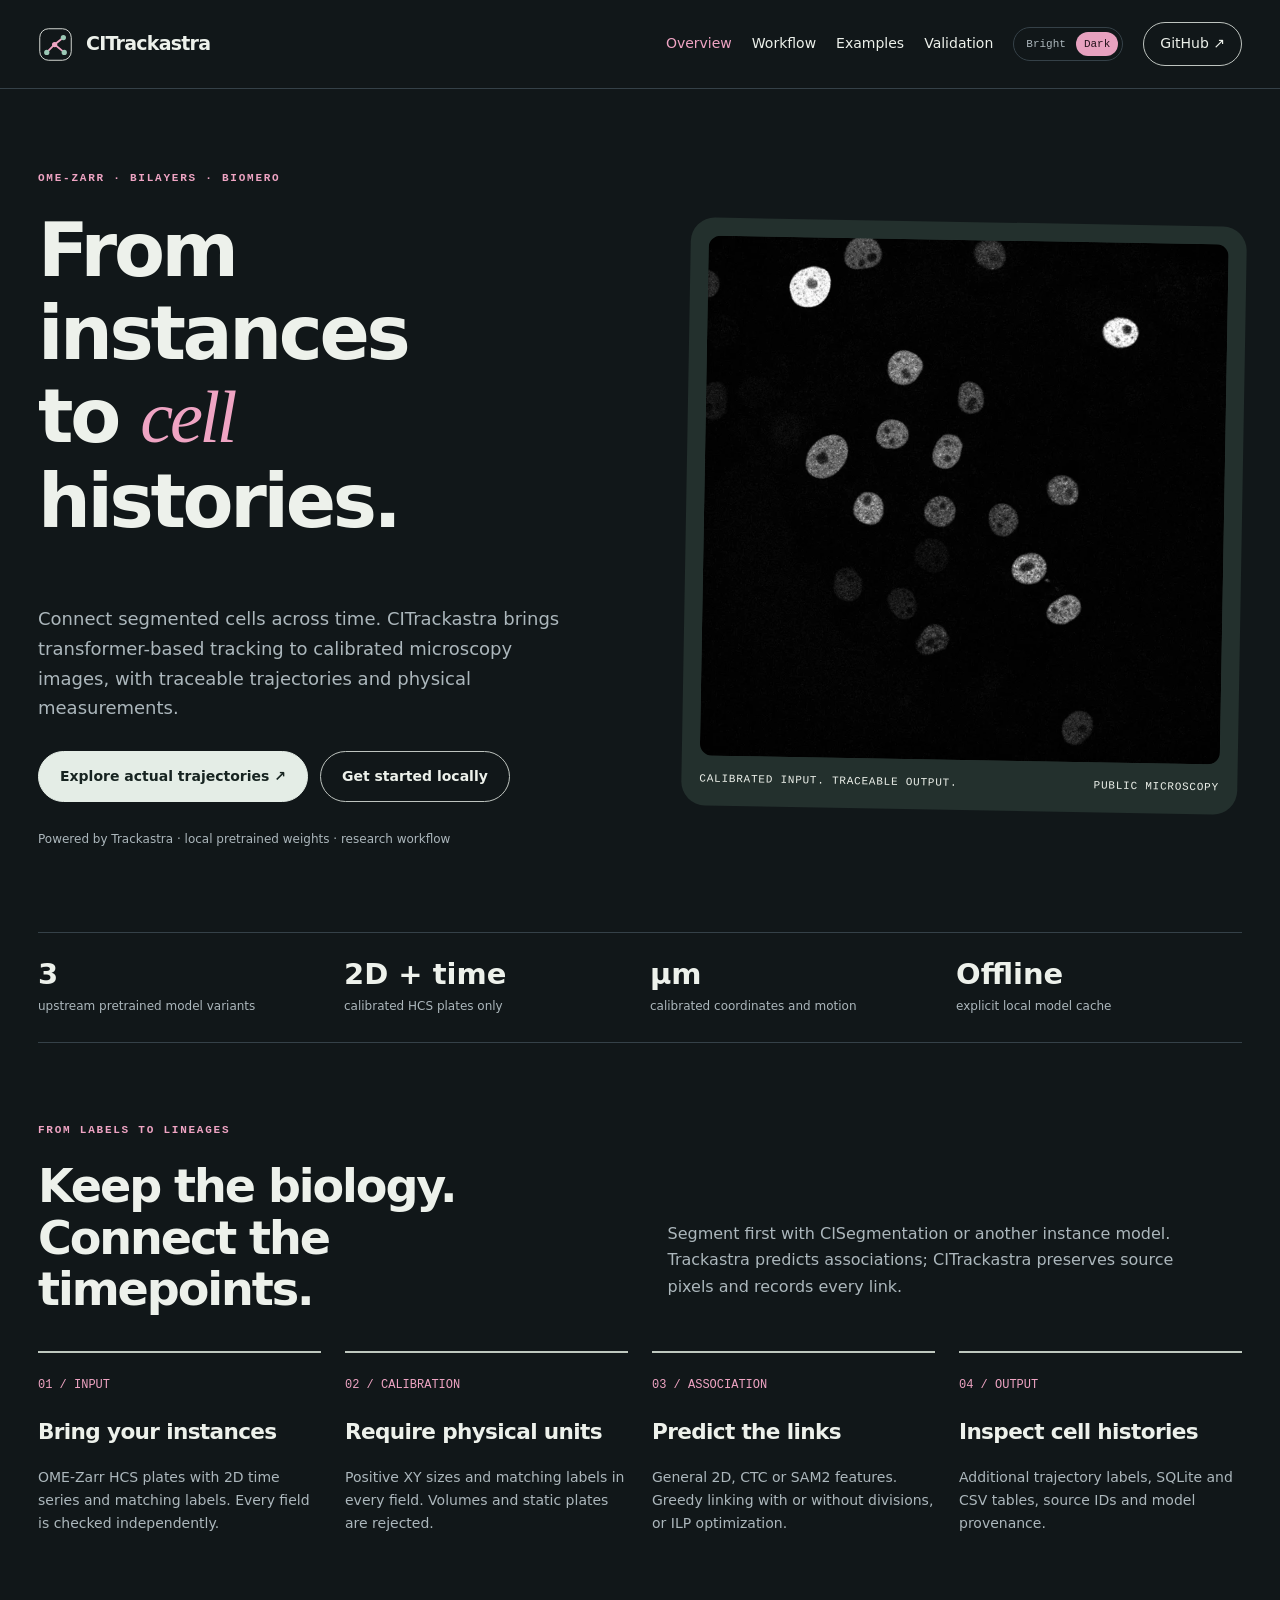
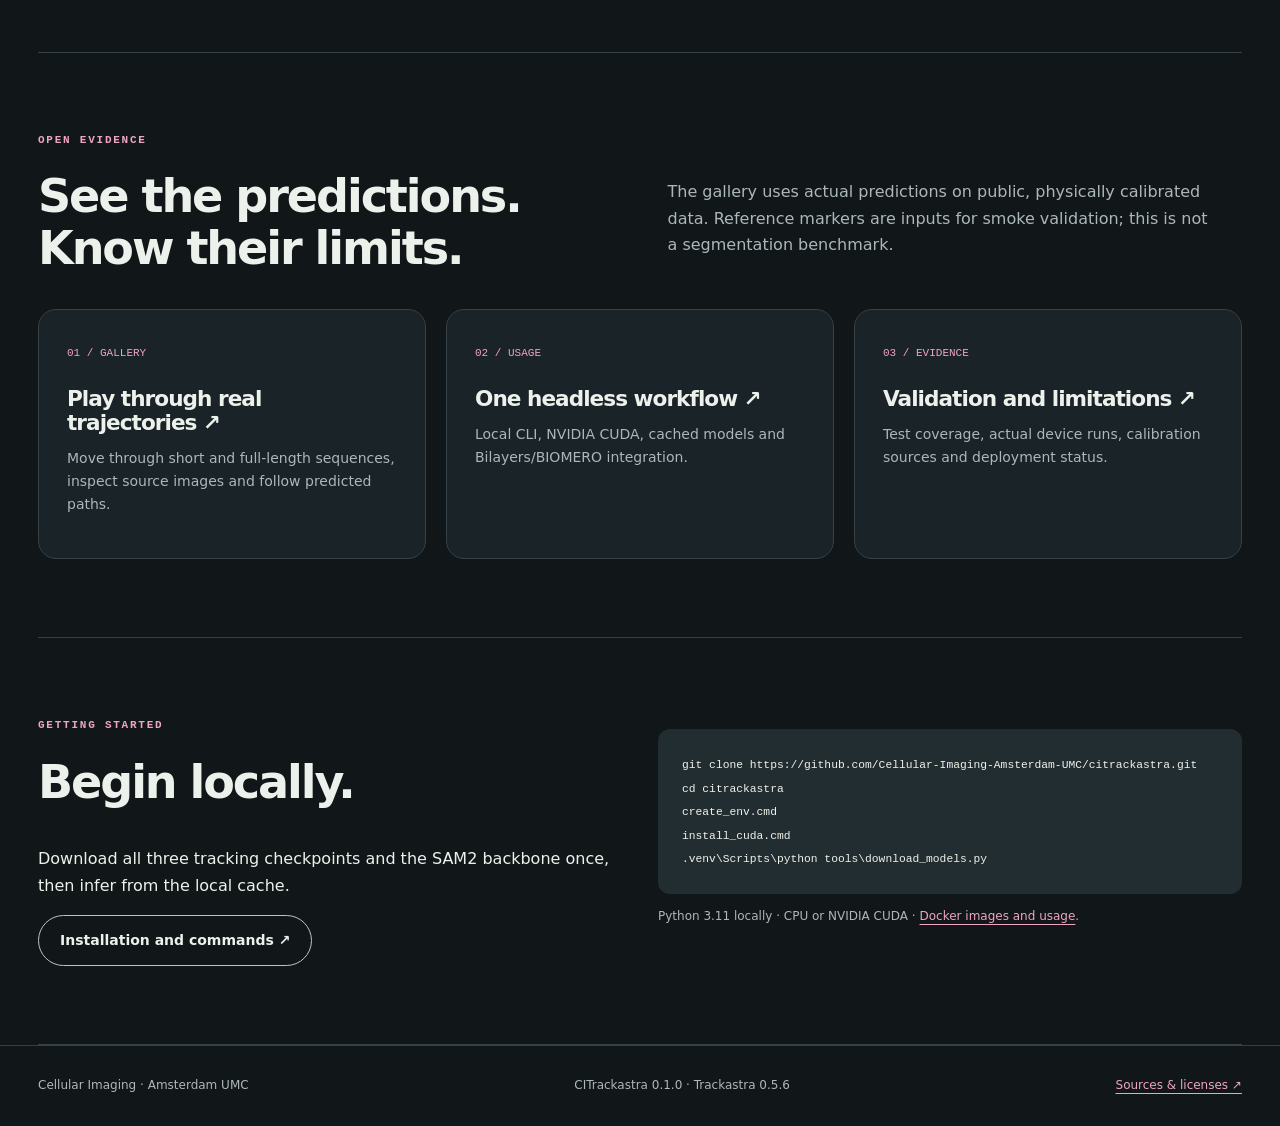
==== commit aab40ef9: "Reuse official CUDA layers and record verified Docker releases" ====
--- a/docs/index.html
+++ b/docs/index.html
@@ -7,4 +7,4 @@
 cd citrackastra
 create_env.cmd
 install_cuda.cmd
-.venv\Scripts\python tools\download_models.py</code></pre><p class="fine">Python 3.11 · CPU or NVIDIA CUDA · Docker recipes prepared separately.</p></div></section></main><footer class="footer"><div class="shell footer-row"><span>Cellular Imaging · Amsterdam UMC</span><span>CITrackastra 0.1.0 · Trackastra 0.5.6</span><a href="https://github.com/Cellular-Imaging-Amsterdam-UMC/citrackastra/blob/main/NOTICE.md">Sources &amp; licenses ↗</a></div></footer></body></html>+.venv\Scripts\python tools\download_models.py</code></pre><p class="fine">Python 3.11 locally · CPU or NVIDIA CUDA · <a href="https://github.com/Cellular-Imaging-Amsterdam-UMC/citrackastra/blob/main/docs/docker.md">Docker images and usage</a>.</p></div></section></main><footer class="footer"><div class="shell footer-row"><span>Cellular Imaging · Amsterdam UMC</span><span>CITrackastra 0.1.0 · Trackastra 0.5.6</span><a href="https://github.com/Cellular-Imaging-Amsterdam-UMC/citrackastra/blob/main/NOTICE.md">Sources &amp; licenses ↗</a></div></footer></body></html>
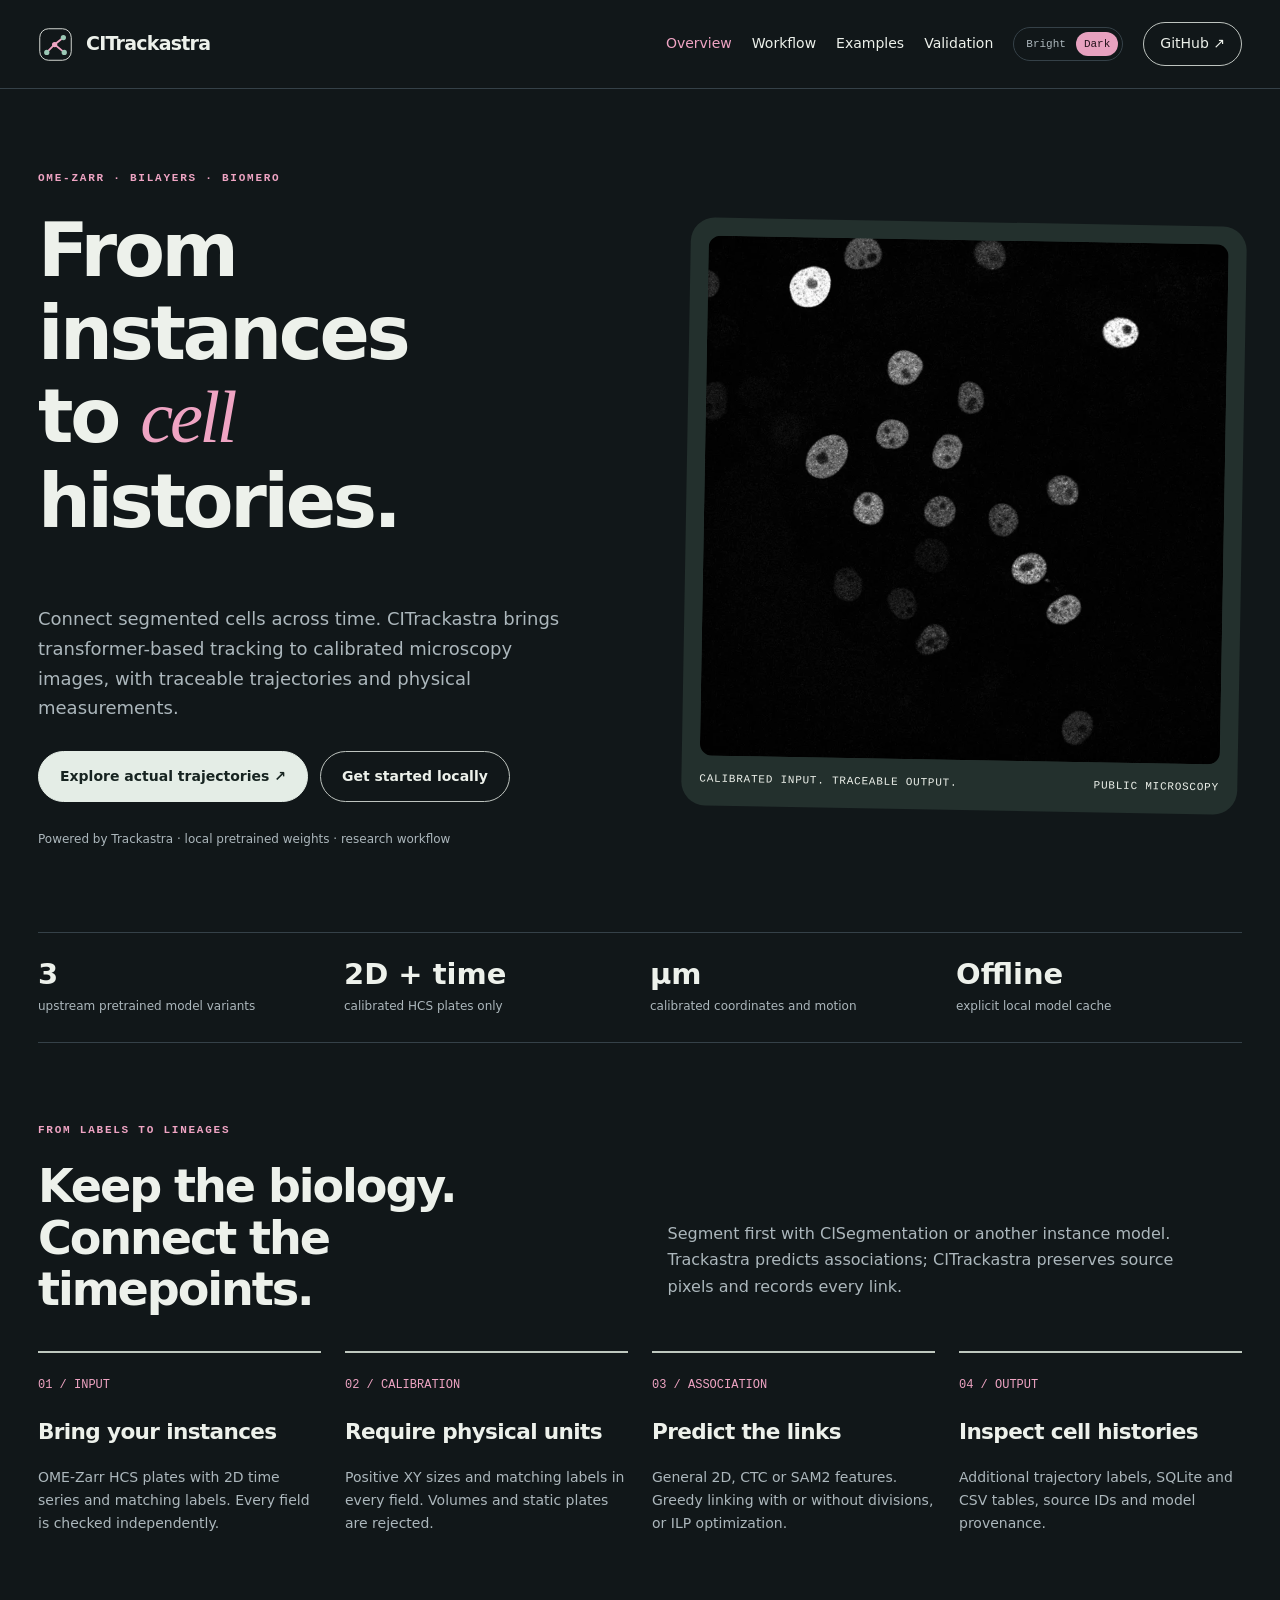
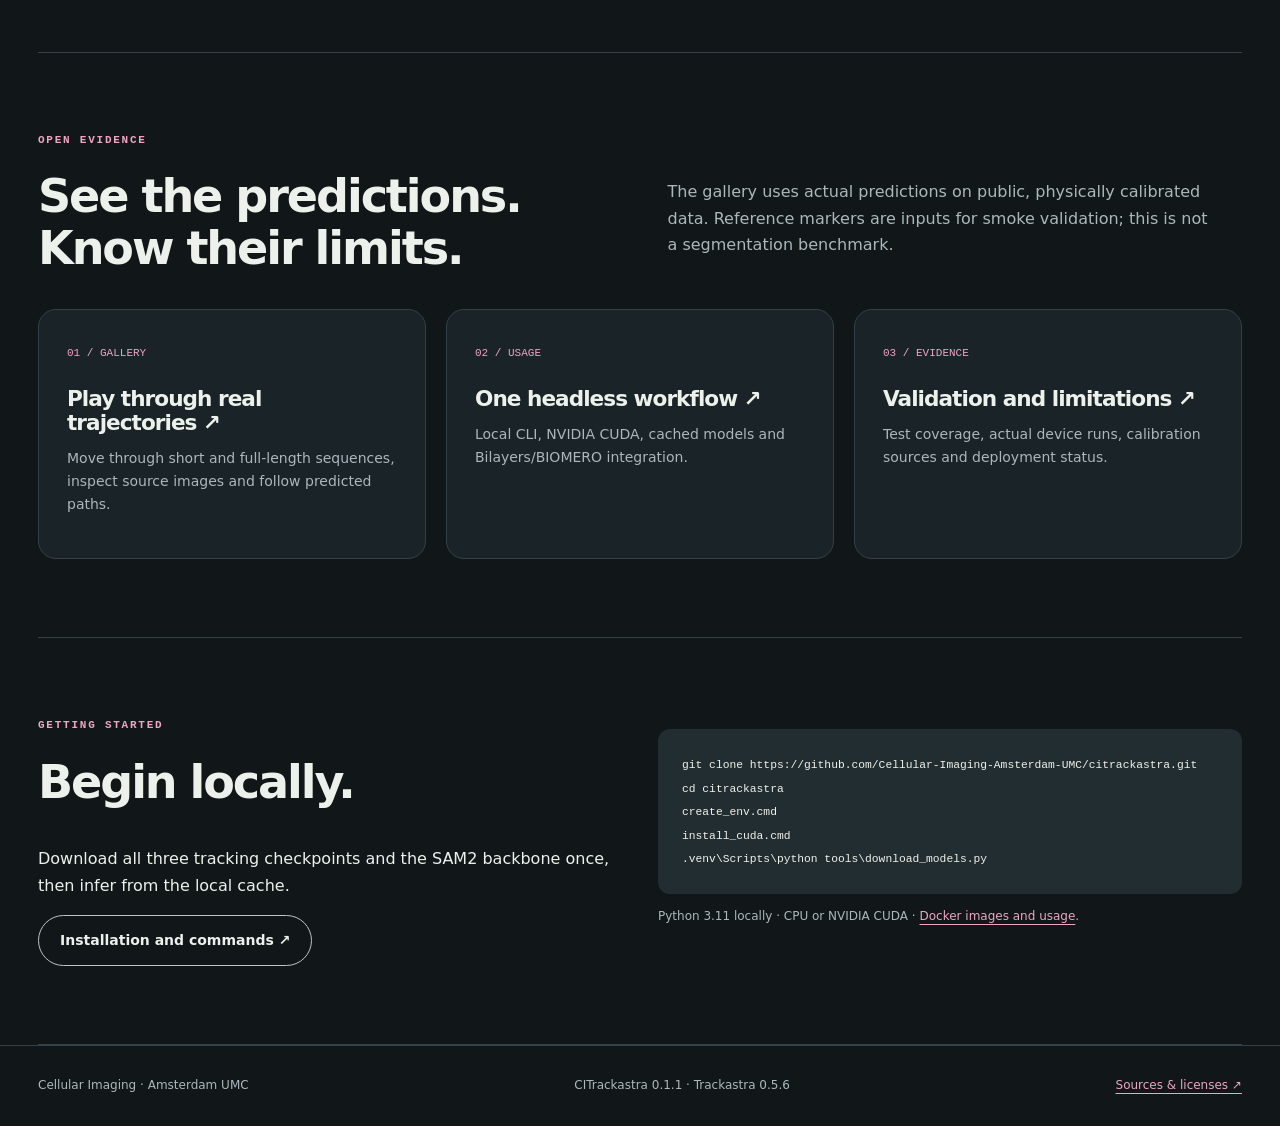
==== commit 7b4cd8b1: "Document and record the validated single-label tracking patch" ====
--- a/docs/index.html
+++ b/docs/index.html
@@ -7,4 +7,4 @@
 cd citrackastra
 create_env.cmd
 install_cuda.cmd
-.venv\Scripts\python tools\download_models.py</code></pre><p class="fine">Python 3.11 locally · CPU or NVIDIA CUDA · <a href="https://github.com/Cellular-Imaging-Amsterdam-UMC/citrackastra/blob/main/docs/docker.md">Docker images and usage</a>.</p></div></section></main><footer class="footer"><div class="shell footer-row"><span>Cellular Imaging · Amsterdam UMC</span><span>CITrackastra 0.1.0 · Trackastra 0.5.6</span><a href="https://github.com/Cellular-Imaging-Amsterdam-UMC/citrackastra/blob/main/NOTICE.md">Sources &amp; licenses ↗</a></div></footer></body></html>+.venv\Scripts\python tools\download_models.py</code></pre><p class="fine">Python 3.11 locally · CPU or NVIDIA CUDA · <a href="https://github.com/Cellular-Imaging-Amsterdam-UMC/citrackastra/blob/main/docs/docker.md">Docker images and usage</a>.</p></div></section></main><footer class="footer"><div class="shell footer-row"><span>Cellular Imaging · Amsterdam UMC</span><span>CITrackastra 0.1.1 · Trackastra 0.5.6</span><a href="https://github.com/Cellular-Imaging-Amsterdam-UMC/citrackastra/blob/main/NOTICE.md">Sources &amp; licenses ↗</a></div></footer></body></html>
